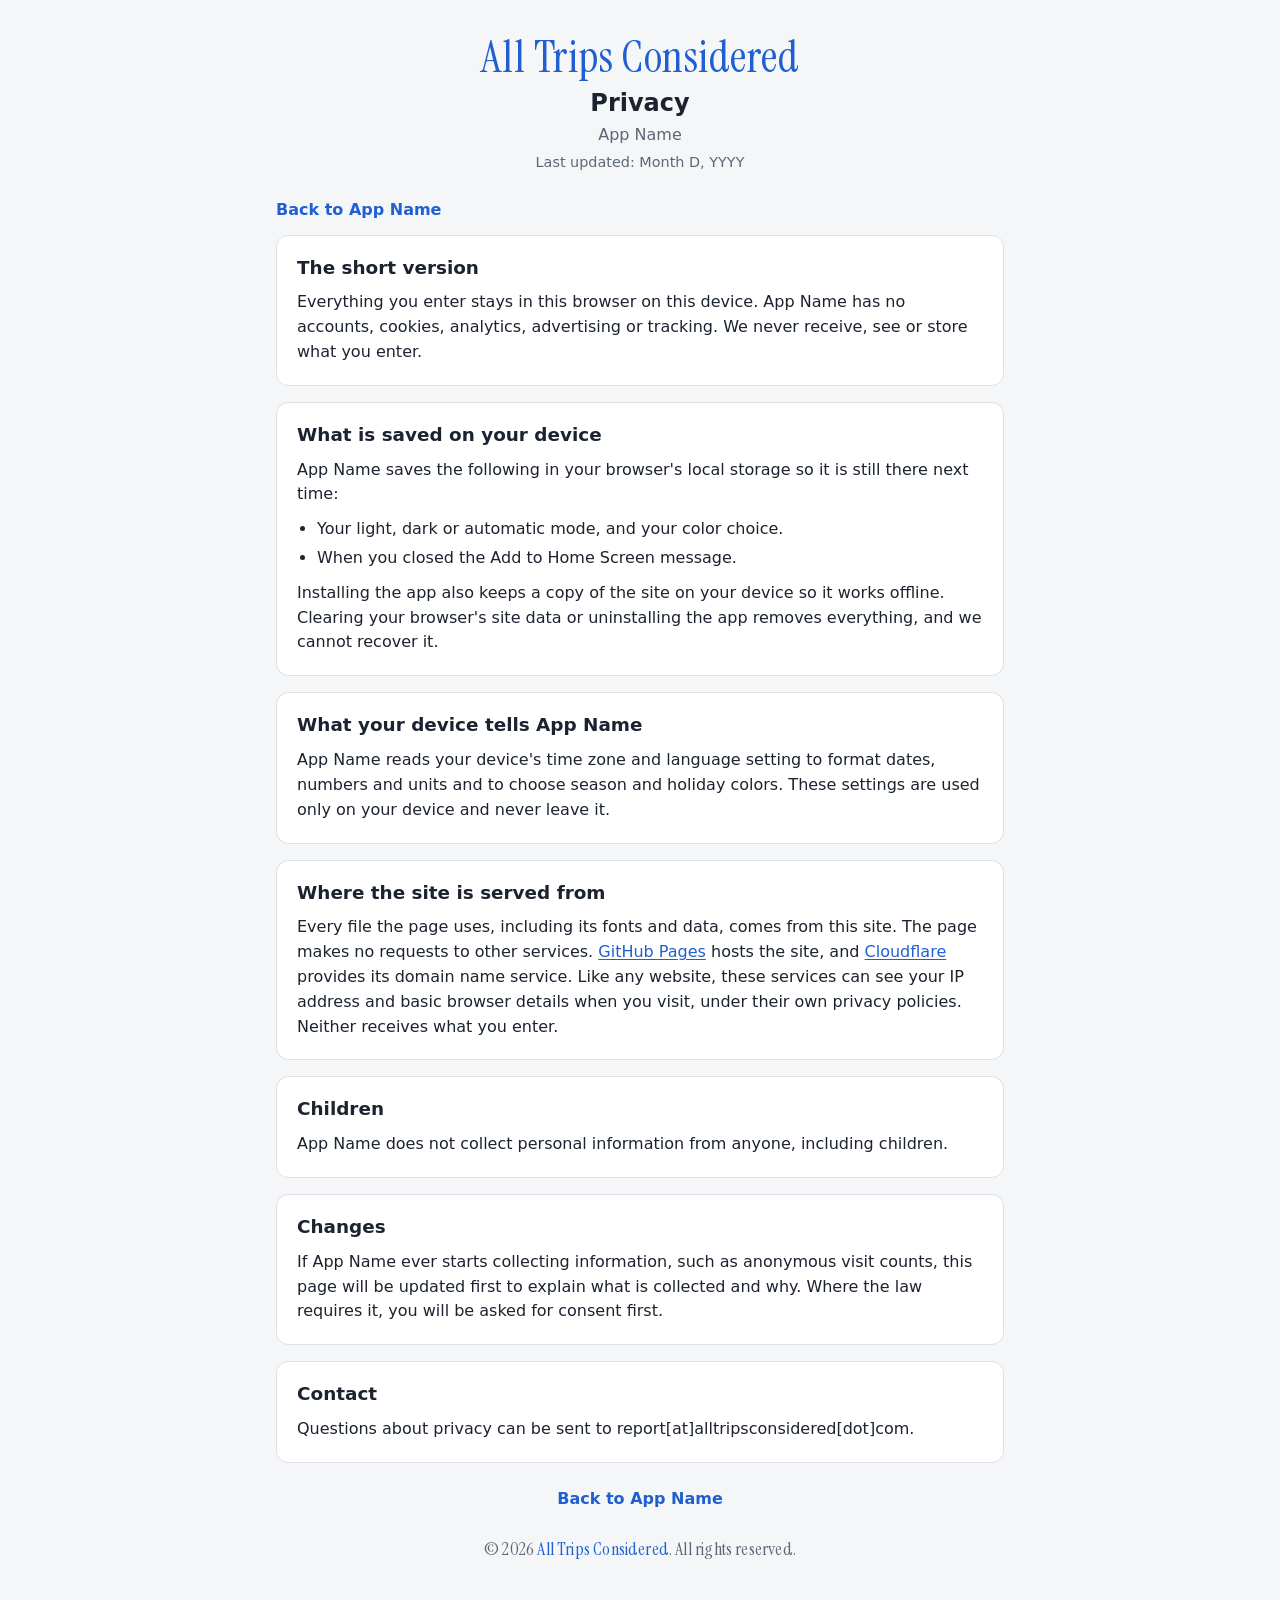
==== docs/privacy.html @ 156fb5aa "Initial commit" ====
<!doctype html>
<!-- TEMPLATE: use the same data-app value as index.html. This page follows the All Trips Considered
     standard privacy page: keep the section order and wording, and change only the bracketed parts. -->
<html lang="en" data-app="app-name">
<head>
<meta charset="utf-8">
<meta name="viewport" content="width=device-width,initial-scale=1,viewport-fit=cover">
<meta http-equiv="Content-Security-Policy" content="default-src 'self'; script-src 'self'; style-src 'self'; font-src 'self'; img-src 'self' data:; connect-src 'self'; manifest-src 'self'; object-src 'none'; base-uri 'none'; form-action 'none'; require-trusted-types-for 'script'; trusted-types 'none'; upgrade-insecure-requests">
<meta name="referrer" content="strict-origin-when-cross-origin">
<title>Privacy | App Name</title>
<meta name="description" content="How App Name handles your information: everything you enter stays on your device.">
<meta name="theme-color" content="#1f4fd6">
<link rel="icon" href="favicon.ico" sizes="16x16 32x32 48x48">
<link rel="icon" type="image/png" sizes="32x32" href="assets/img/favicon-32.png">
<link rel="icon" type="image/png" sizes="192x192" href="assets/img/icon-192.png">
<link rel="apple-touch-icon" href="assets/img/apple-touch-icon.png">
<link rel="preload" href="assets/fonts/instrument-serif-v5-latin.woff2" as="font" type="font/woff2" crossorigin>
<link rel="stylesheet" href="assets/css/privacy.css">
<script src="assets/js/calendar-data.js"></script>
<script src="assets/js/theme-boot.js"></script>
</head>
<body>
<main class="privacy">
  <header class="privacy-header">
    <p class="privacy-brand"><a href="https://alltripsconsidered.com">All Trips Considered</a></p>
    <h1>Privacy</h1>
    <p class="privacy-app">App Name</p>
    <p class="privacy-updated">Last updated: Month D, YYYY <!-- TEMPLATE: update the date. --></p>
  </header>

  <p class="privacy-back privacy-back-top"><a href="./">Back to App Name</a></p>

  <section class="privacy-section" aria-labelledby="short">
    <h2 id="short">The short version</h2>
    <p>Everything you enter stays in this browser on this device. App Name has no accounts, cookies, analytics, advertising or tracking. We never receive, see or store what you enter.</p>
  </section>

  <section class="privacy-section" aria-labelledby="saved">
    <h2 id="saved">What is saved on your device</h2>
    <p>App Name saves the following in your browser's local storage so it is still there next time:</p>
    <ul>
      <li>Your light, dark or automatic mode, and your color choice.</li>
      <li>When you closed the Add to Home Screen message.</li>
      <!-- TEMPLATE: list anything else this app saves, such as trips or dates. -->
    </ul>
    <p>Installing the app also keeps a copy of the site on your device so it works offline. Clearing your browser's site data or uninstalling the app removes everything, and we cannot recover it.</p>
  </section>

  <section class="privacy-section" aria-labelledby="device">
    <h2 id="device">What your device tells App Name</h2>
    <p>App Name reads your device's time zone and language setting to format dates, numbers and units and to choose season and holiday colors. These settings are used only on your device and never leave it.</p>
  </section>

  <!-- TEMPLATE: include these two sections only if the app has the feature. -->
  <!--
  <section class="privacy-section" aria-labelledby="files">
    <h2 id="files">Files you export or share</h2>
    <p>Files you export, such as [file types], are created on your device and saved where you choose. They are not uploaded anywhere. When you use Share, App Name opens the app or website you pick with a link and a short message. Nothing is posted until you confirm it there, and that service's privacy policy then applies.</p>
  </section>

  <section class="privacy-section" aria-labelledby="links">
    <h2 id="links">Links to other websites</h2>
    <p>Links to [airline websites, map services] open only when you choose them. Those sites have their own privacy policies.</p>
  </section>
  -->

  <section class="privacy-section" aria-labelledby="hosting">
    <h2 id="hosting">Where the site is served from</h2>
    <p>Every file the page uses, including its fonts and data, comes from this site. The page makes no requests to other services. <a href="https://docs.github.com/en/site-policy/privacy-policies/github-general-privacy-statement" rel="noopener noreferrer">GitHub Pages</a> hosts the site, and <a href="https://www.cloudflare.com/privacypolicy/" rel="noopener noreferrer">Cloudflare</a> provides its domain name service. Like any website, these services can see your IP address and basic browser details when you visit, under their own privacy policies. Neither receives what you enter.</p>
  </section>

  <section class="privacy-section" aria-labelledby="children">
    <h2 id="children">Children</h2>
    <p>App Name does not collect personal information from anyone, including children.</p>
  </section>

  <section class="privacy-section" aria-labelledby="changes">
    <h2 id="changes">Changes</h2>
    <p>If App Name ever starts collecting information, such as anonymous visit counts, this page will be updated first to explain what is collected and why. Where the law requires it, you will be asked for consent first.</p>
  </section>

  <section class="privacy-section" aria-labelledby="contact">
    <h2 id="contact">Contact</h2>
    <p>Questions about privacy can be sent to report[at]alltripsconsidered[dot]com.</p>
  </section>

  <footer class="privacy-footer">
    <p class="privacy-back"><a href="./">Back to App Name</a></p>
    <p class="privacy-copyright">© 2026 <a href="https://alltripsconsidered.com">All Trips Considered</a>. All rights reserved.</p>
  </footer>
</main>
</body>
</html>
---- docs/assets/css/privacy.css ----
/* All Trips Considered: shared privacy page styles.
   The same file ships with every All Trips Considered app so the privacy pages look alike.
   It stands alone: the privacy page loads this file and not the app's own stylesheet.
   Only the font paths below differ between apps. */
/* Instrument Serif, self-hosted (SIL Open Font License). */
@font-face {
  font-family: "Instrument Serif";
  font-style: normal;
  font-weight: 400;
  font-display: swap;
  src: url("../fonts/instrument-serif-v5-latin.woff2") format("woff2");
  unicode-range: U+0000-00FF, U+0131, U+0152-0153, U+02BB-02BC, U+02C6, U+02DA, U+02DC, U+0304, U+0308, U+0329, U+2000-206F, U+20AC, U+2122, U+2191, U+2193, U+2212, U+2215, U+FEFF, U+FFFD;
}
@font-face {
  font-family: "Instrument Serif";
  font-style: normal;
  font-weight: 400;
  font-display: swap;
  src: url("../fonts/instrument-serif-v5-latin-ext.woff2") format("woff2");
  unicode-range: U+0100-02BA, U+02BD-02C5, U+02C7-02CC, U+02CE-02D7, U+02DD-02FF, U+0304, U+0308, U+0329, U+1D00-1DBF, U+1E00-1E9F, U+1EF2-1EFF, U+2020, U+20A0-20AB, U+20AD-20C4, U+2113, U+2C60-2C7F, U+A720-A7FF;
}
:root {
  --bg: #f5f6f8;
  --surface: #ffffff;
  --text: #1c2330;
  --muted: #5d6676;
  --border: #dde1e7;
  --link: #1f5fd1;
  --focus: #1f4fd6;
  --radius: 12px;
  color-scheme: light;
}
@media (prefers-color-scheme: dark) {
  :root:not([data-theme="light"]) {
    --bg: #12151b;
    --surface: #1b2029;
    --text: #e8ebf0;
    --muted: #9aa3b2;
    --border: #2c3340;
    --link: #7a9ceb;
    --focus: #5b84f5;
    color-scheme: dark;
  }
}
:root[data-theme="dark"] {
  --bg: #12151b;
  --surface: #1b2029;
  --text: #e8ebf0;
  --muted: #9aa3b2;
  --border: #2c3340;
  --link: #7a9ceb;
  --focus: #5b84f5;
  color-scheme: dark;
}

* { box-sizing: border-box; }

body {
  margin: 0;
  background: var(--bg);
  color: var(--text);
  font-family: system-ui, -apple-system, "Segoe UI", Roboto, sans-serif;
  font-size: 16px;
  line-height: 1.55;
  -webkit-text-size-adjust: 100%;
}

.privacy {
  max-width: 760px;
  margin: 0 auto;
  padding-block: 32px 64px;
  padding-left: max(16px, env(safe-area-inset-left, 0px));
  padding-right: max(16px, env(safe-area-inset-right, 0px));
}

.privacy a { color: var(--link); text-underline-offset: 2px; }
.privacy a:focus-visible { outline: 2px solid var(--focus); outline-offset: 2px; border-radius: 4px; }

/* Header: brand line, title, app name */
.privacy-header { text-align: center; margin-bottom: 24px; }
.privacy-brand {
  font-family: "Instrument Serif", Georgia, "Times New Roman", serif;
  font-weight: 400;
  font-size: 2.8125rem;
  line-height: 1.1;
  letter-spacing: 0.01em;
  margin: 0 0 6px;
  text-wrap: balance;
}
.privacy-brand a, .privacy-copyright a { text-decoration: none; }
.privacy h1 { font-size: 1.5rem; line-height: 1.3; margin: 0 0 4px; }
.privacy-app { color: var(--muted); margin: 0; text-wrap: balance; }
.privacy-updated { color: var(--muted); font-size: .9rem; margin: 4px 0 0; }

/* Sections */
.privacy-section {
  background: var(--surface);
  border: 1px solid var(--border);
  border-radius: var(--radius);
  padding: 20px;
  margin-bottom: 16px;
}
.privacy h2 { font-size: 1.15rem; line-height: 1.35; margin: 0 0 10px; }
.privacy-section p, .privacy-section ul { margin: 0 0 10px; }
.privacy-section > :last-child { margin-bottom: 0; }
.privacy-section ul { padding-left: 1.25em; }
.privacy-section li + li { margin-top: 4px; }

/* Footer: back link and serif copyright */
.privacy-footer { margin-top: 24px; text-align: center; }
.privacy-back { margin: 0; }
.privacy-back-top { margin: 0 0 12px; }
.privacy-back a { font-weight: 600; text-decoration: none; }
.privacy-back a:hover { text-decoration: underline; }
.privacy-copyright {
  margin: 24px 0 0;
  font-family: "Instrument Serif", Georgia, "Times New Roman", serif;
  font-weight: 400;
  font-size: 1.125rem;
  letter-spacing: 0.01em;
  color: var(--muted);
}

@media (max-width: 600px) {
  .privacy-brand { font-size: 2.375rem; }
  .privacy-section { padding: 16px; }
}

@media print {
  :root { --bg: #fff; --surface: #fff; --text: #000; --muted: #333; --border: #999; --link: #000; }
  .privacy-section { break-inside: avoid; }
}
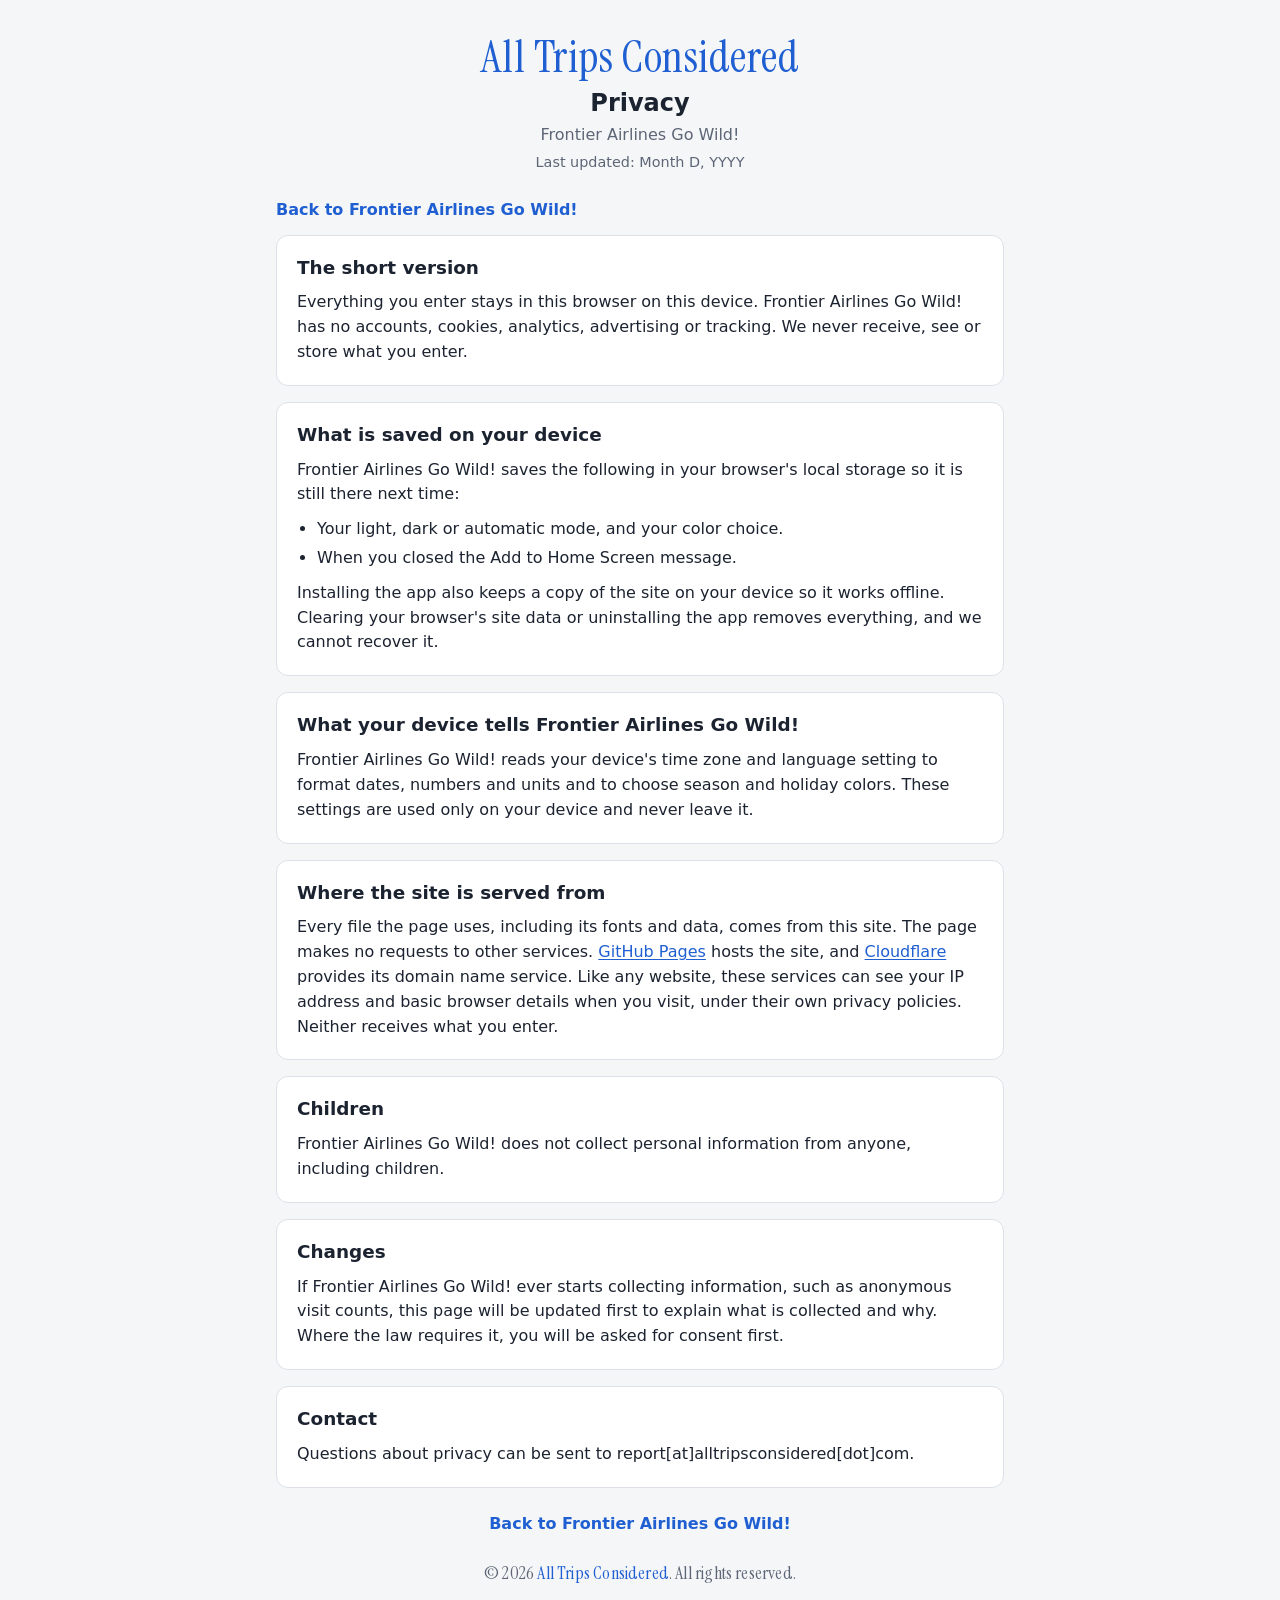
==== commit 846f5fb8: "Name the app Frontier Airlines Go Wild! Set the app name in the page titles, heading, icon alt text," ====
--- a/docs/privacy.html
+++ b/docs/privacy.html
@@ -1,14 +1,14 @@
 <!doctype html>
-<!-- TEMPLATE: use the same data-app value as index.html. This page follows the All Trips Considered
+<!-- This page follows the All Trips Considered
      standard privacy page: keep the section order and wording, and change only the bracketed parts. -->
-<html lang="en" data-app="app-name">
+<html lang="en" data-app="frontier-go-wild">
 <head>
 <meta charset="utf-8">
 <meta name="viewport" content="width=device-width,initial-scale=1,viewport-fit=cover">
 <meta http-equiv="Content-Security-Policy" content="default-src 'self'; script-src 'self'; style-src 'self'; font-src 'self'; img-src 'self' data:; connect-src 'self'; manifest-src 'self'; object-src 'none'; base-uri 'none'; form-action 'none'; require-trusted-types-for 'script'; trusted-types 'none'; upgrade-insecure-requests">
 <meta name="referrer" content="strict-origin-when-cross-origin">
-<title>Privacy | App Name</title>
-<meta name="description" content="How App Name handles your information: everything you enter stays on your device.">
+<title>Privacy | Frontier Airlines Go Wild!</title>
+<meta name="description" content="How Frontier Airlines Go Wild! handles your information: everything you enter stays on your device.">
 <meta name="theme-color" content="#1f4fd6">
 <link rel="icon" href="favicon.ico" sizes="16x16 32x32 48x48">
 <link rel="icon" type="image/png" sizes="32x32" href="assets/img/favicon-32.png">
@@ -24,20 +24,20 @@
   <header class="privacy-header">
     <p class="privacy-brand"><a href="https://alltripsconsidered.com">All Trips Considered</a></p>
     <h1>Privacy</h1>
-    <p class="privacy-app">App Name</p>
+    <p class="privacy-app">Frontier Airlines Go Wild!</p>
     <p class="privacy-updated">Last updated: Month D, YYYY <!-- TEMPLATE: update the date. --></p>
   </header>
 
-  <p class="privacy-back privacy-back-top"><a href="./">Back to App Name</a></p>
+  <p class="privacy-back privacy-back-top"><a href="./">Back to Frontier Airlines Go Wild!</a></p>
 
   <section class="privacy-section" aria-labelledby="short">
     <h2 id="short">The short version</h2>
-    <p>Everything you enter stays in this browser on this device. App Name has no accounts, cookies, analytics, advertising or tracking. We never receive, see or store what you enter.</p>
+    <p>Everything you enter stays in this browser on this device. Frontier Airlines Go Wild! has no accounts, cookies, analytics, advertising or tracking. We never receive, see or store what you enter.</p>
   </section>
 
   <section class="privacy-section" aria-labelledby="saved">
     <h2 id="saved">What is saved on your device</h2>
-    <p>App Name saves the following in your browser's local storage so it is still there next time:</p>
+    <p>Frontier Airlines Go Wild! saves the following in your browser's local storage so it is still there next time:</p>
     <ul>
       <li>Your light, dark or automatic mode, and your color choice.</li>
       <li>When you closed the Add to Home Screen message.</li>
@@ -47,15 +47,15 @@
   </section>
 
   <section class="privacy-section" aria-labelledby="device">
-    <h2 id="device">What your device tells App Name</h2>
-    <p>App Name reads your device's time zone and language setting to format dates, numbers and units and to choose season and holiday colors. These settings are used only on your device and never leave it.</p>
+    <h2 id="device">What your device tells Frontier Airlines Go Wild!</h2>
+    <p>Frontier Airlines Go Wild! reads your device's time zone and language setting to format dates, numbers and units and to choose season and holiday colors. These settings are used only on your device and never leave it.</p>
   </section>
 
   <!-- TEMPLATE: include these two sections only if the app has the feature. -->
   <!--
   <section class="privacy-section" aria-labelledby="files">
     <h2 id="files">Files you export or share</h2>
-    <p>Files you export, such as [file types], are created on your device and saved where you choose. They are not uploaded anywhere. When you use Share, App Name opens the app or website you pick with a link and a short message. Nothing is posted until you confirm it there, and that service's privacy policy then applies.</p>
+    <p>Files you export, such as [file types], are created on your device and saved where you choose. They are not uploaded anywhere. When you use Share, Frontier Airlines Go Wild! opens the app or website you pick with a link and a short message. Nothing is posted until you confirm it there, and that service's privacy policy then applies.</p>
   </section>
 
   <section class="privacy-section" aria-labelledby="links">
@@ -71,12 +71,12 @@
 
   <section class="privacy-section" aria-labelledby="children">
     <h2 id="children">Children</h2>
-    <p>App Name does not collect personal information from anyone, including children.</p>
+    <p>Frontier Airlines Go Wild! does not collect personal information from anyone, including children.</p>
   </section>
 
   <section class="privacy-section" aria-labelledby="changes">
     <h2 id="changes">Changes</h2>
-    <p>If App Name ever starts collecting information, such as anonymous visit counts, this page will be updated first to explain what is collected and why. Where the law requires it, you will be asked for consent first.</p>
+    <p>If Frontier Airlines Go Wild! ever starts collecting information, such as anonymous visit counts, this page will be updated first to explain what is collected and why. Where the law requires it, you will be asked for consent first.</p>
   </section>
 
   <section class="privacy-section" aria-labelledby="contact">
@@ -85,7 +85,7 @@
   </section>
 
   <footer class="privacy-footer">
-    <p class="privacy-back"><a href="./">Back to App Name</a></p>
+    <p class="privacy-back"><a href="./">Back to Frontier Airlines Go Wild!</a></p>
     <p class="privacy-copyright">© 2026 <a href="https://alltripsconsidered.com">All Trips Considered</a>. All rights reserved.</p>
   </footer>
 </main>
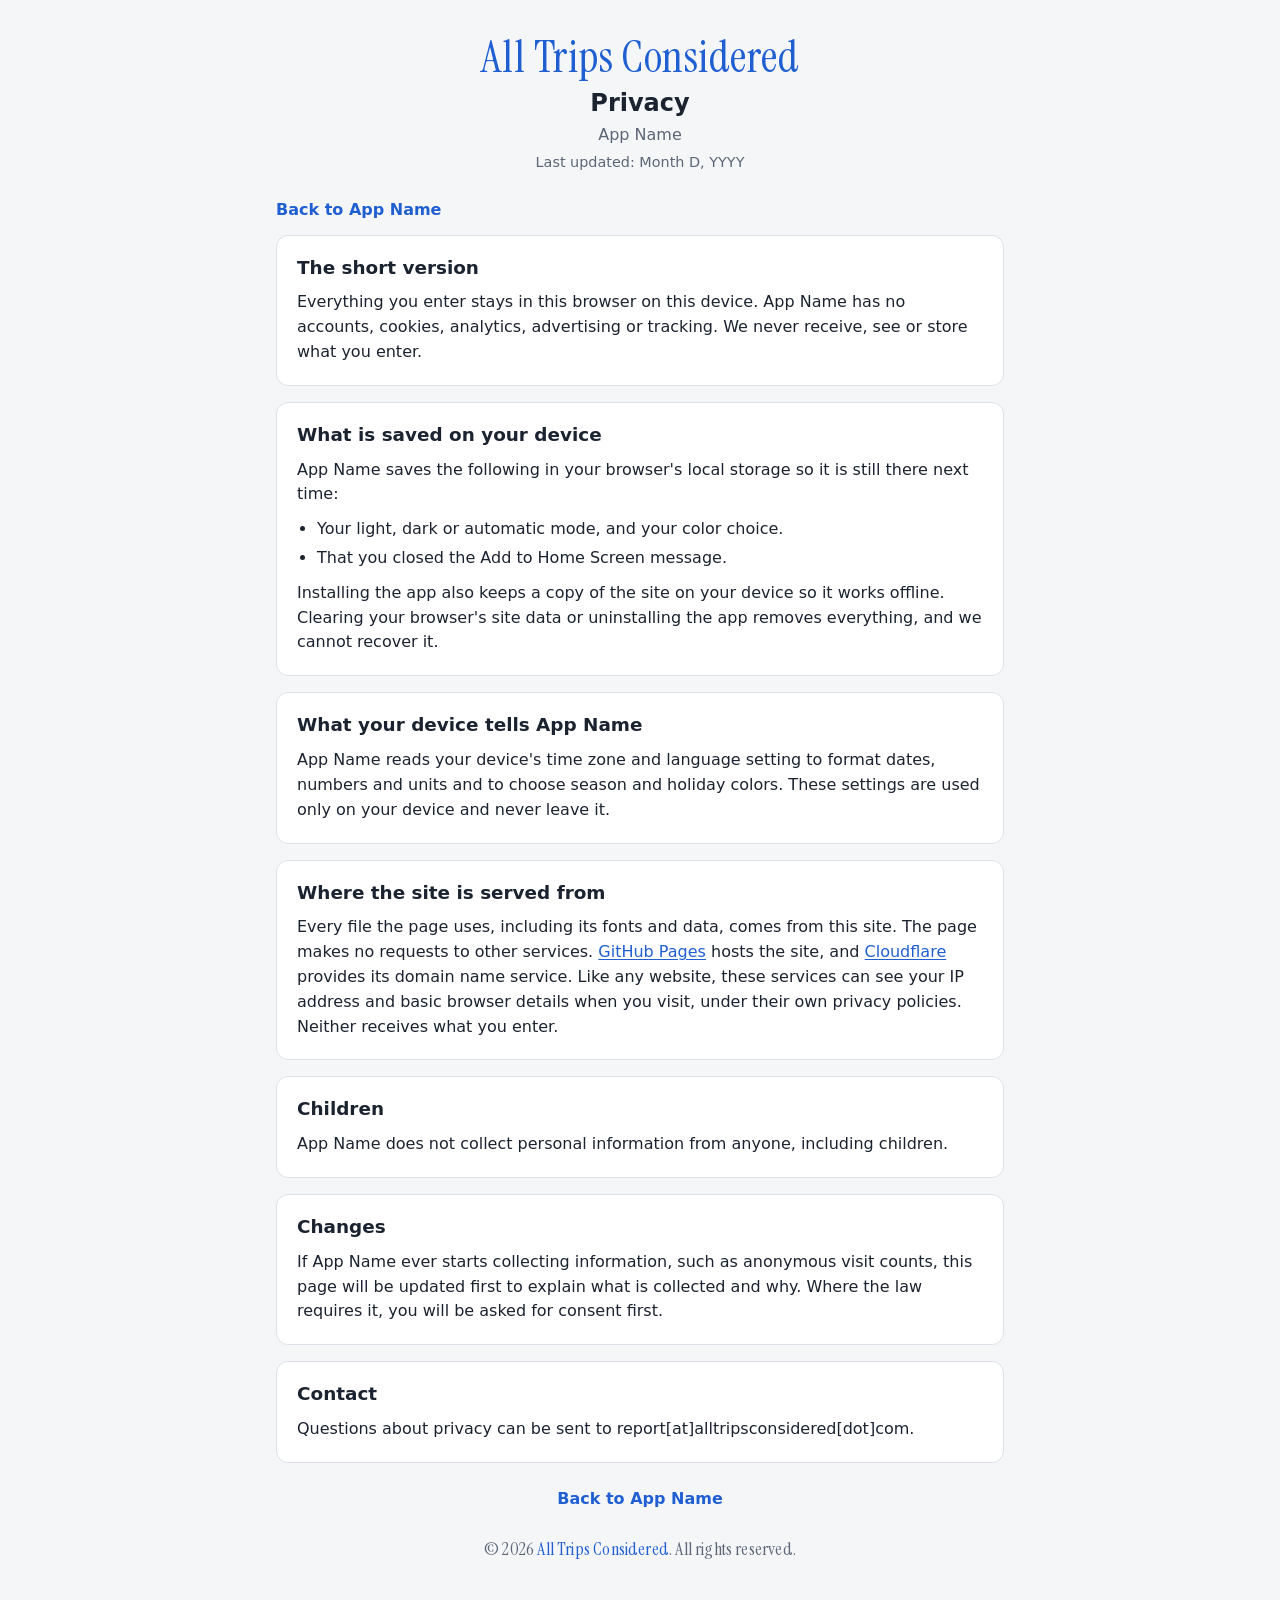
==== commit b0403ea6: "Apply the latest All Trips Considered template standards - Add the QC & Bug Hunter agent with a TL;D" ====
--- a/docs/privacy.html
+++ b/docs/privacy.html
@@ -1,14 +1,14 @@
 <!doctype html>
-<!-- This page follows the All Trips Considered
+<!-- TEMPLATE: use the same data-app value as index.html. This page follows the All Trips Considered
      standard privacy page: keep the section order and wording, and change only the bracketed parts. -->
-<html lang="en" data-app="frontier-go-wild">
+<html lang="en" data-app="app-name">
 <head>
 <meta charset="utf-8">
 <meta name="viewport" content="width=device-width,initial-scale=1,viewport-fit=cover">
 <meta http-equiv="Content-Security-Policy" content="default-src 'self'; script-src 'self'; style-src 'self'; font-src 'self'; img-src 'self' data:; connect-src 'self'; manifest-src 'self'; object-src 'none'; base-uri 'none'; form-action 'none'; require-trusted-types-for 'script'; trusted-types 'none'; upgrade-insecure-requests">
 <meta name="referrer" content="strict-origin-when-cross-origin">
-<title>Privacy | Frontier Airlines Go Wild!</title>
-<meta name="description" content="How Frontier Airlines Go Wild! handles your information: everything you enter stays on your device.">
+<title>Privacy | App Name | All Trips Considered</title>
+<meta name="description" content="How App Name handles your information: everything you enter stays on your device.">
 <meta name="theme-color" content="#1f4fd6">
 <link rel="icon" href="favicon.ico" sizes="16x16 32x32 48x48">
 <link rel="icon" type="image/png" sizes="32x32" href="assets/img/favicon-32.png">
@@ -24,38 +24,38 @@
   <header class="privacy-header">
     <p class="privacy-brand"><a href="https://alltripsconsidered.com">All Trips Considered</a></p>
     <h1>Privacy</h1>
-    <p class="privacy-app">Frontier Airlines Go Wild!</p>
+    <p class="privacy-app">App Name</p>
     <p class="privacy-updated">Last updated: Month D, YYYY <!-- TEMPLATE: update the date. --></p>
   </header>
 
-  <p class="privacy-back privacy-back-top"><a href="./">Back to Frontier Airlines Go Wild!</a></p>
+  <p class="privacy-back privacy-back-top"><a href="./">Back to App Name</a></p>
 
   <section class="privacy-section" aria-labelledby="short">
     <h2 id="short">The short version</h2>
-    <p>Everything you enter stays in this browser on this device. Frontier Airlines Go Wild! has no accounts, cookies, analytics, advertising or tracking. We never receive, see or store what you enter.</p>
+    <p>Everything you enter stays in this browser on this device. App Name has no accounts, cookies, analytics, advertising or tracking. We never receive, see or store what you enter.</p>
   </section>
 
   <section class="privacy-section" aria-labelledby="saved">
     <h2 id="saved">What is saved on your device</h2>
-    <p>Frontier Airlines Go Wild! saves the following in your browser's local storage so it is still there next time:</p>
+    <p>App Name saves the following in your browser's local storage so it is still there next time:</p>
     <ul>
       <li>Your light, dark or automatic mode, and your color choice.</li>
-      <li>When you closed the Add to Home Screen message.</li>
+      <li>That you closed the Add to Home Screen message.</li>
       <!-- TEMPLATE: list anything else this app saves, such as trips or dates. -->
     </ul>
     <p>Installing the app also keeps a copy of the site on your device so it works offline. Clearing your browser's site data or uninstalling the app removes everything, and we cannot recover it.</p>
   </section>
 
   <section class="privacy-section" aria-labelledby="device">
-    <h2 id="device">What your device tells Frontier Airlines Go Wild!</h2>
-    <p>Frontier Airlines Go Wild! reads your device's time zone and language setting to format dates, numbers and units and to choose season and holiday colors. These settings are used only on your device and never leave it.</p>
+    <h2 id="device">What your device tells App Name</h2>
+    <p>App Name reads your device's time zone and language setting to format dates, numbers and units and to choose season and holiday colors. These settings are used only on your device and never leave it.</p>
   </section>
 
   <!-- TEMPLATE: include these two sections only if the app has the feature. -->
   <!--
   <section class="privacy-section" aria-labelledby="files">
     <h2 id="files">Files you export or share</h2>
-    <p>Files you export, such as [file types], are created on your device and saved where you choose. They are not uploaded anywhere. When you use Share, Frontier Airlines Go Wild! opens the app or website you pick with a link and a short message. Nothing is posted until you confirm it there, and that service's privacy policy then applies.</p>
+    <p>Files you export, such as [file types], are created on your device and saved where you choose. They are not uploaded anywhere. When you use Share, App Name opens the app or website you pick with a link and a short message. Nothing is posted until you confirm it there, and that service's privacy policy then applies.</p>
   </section>
 
   <section class="privacy-section" aria-labelledby="links">
@@ -71,12 +71,12 @@
 
   <section class="privacy-section" aria-labelledby="children">
     <h2 id="children">Children</h2>
-    <p>Frontier Airlines Go Wild! does not collect personal information from anyone, including children.</p>
+    <p>App Name does not collect personal information from anyone, including children.</p>
   </section>
 
   <section class="privacy-section" aria-labelledby="changes">
     <h2 id="changes">Changes</h2>
-    <p>If Frontier Airlines Go Wild! ever starts collecting information, such as anonymous visit counts, this page will be updated first to explain what is collected and why. Where the law requires it, you will be asked for consent first.</p>
+    <p>If App Name ever starts collecting information, such as anonymous visit counts, this page will be updated first to explain what is collected and why. Where the law requires it, you will be asked for consent first.</p>
   </section>
 
   <section class="privacy-section" aria-labelledby="contact">
@@ -85,8 +85,8 @@
   </section>
 
   <footer class="privacy-footer">
-    <p class="privacy-back"><a href="./">Back to Frontier Airlines Go Wild!</a></p>
-    <p class="privacy-copyright">© 2026 <a href="https://alltripsconsidered.com">All Trips Considered</a>. All rights reserved.</p>
+    <p class="privacy-back"><a href="./">Back to App Name</a></p>
+    <p class="privacy-copyright">© <span id="copyright-year">2026</span> <a href="https://alltripsconsidered.com">All Trips Considered</a>. All rights reserved.</p>
   </footer>
 </main>
 </body>
